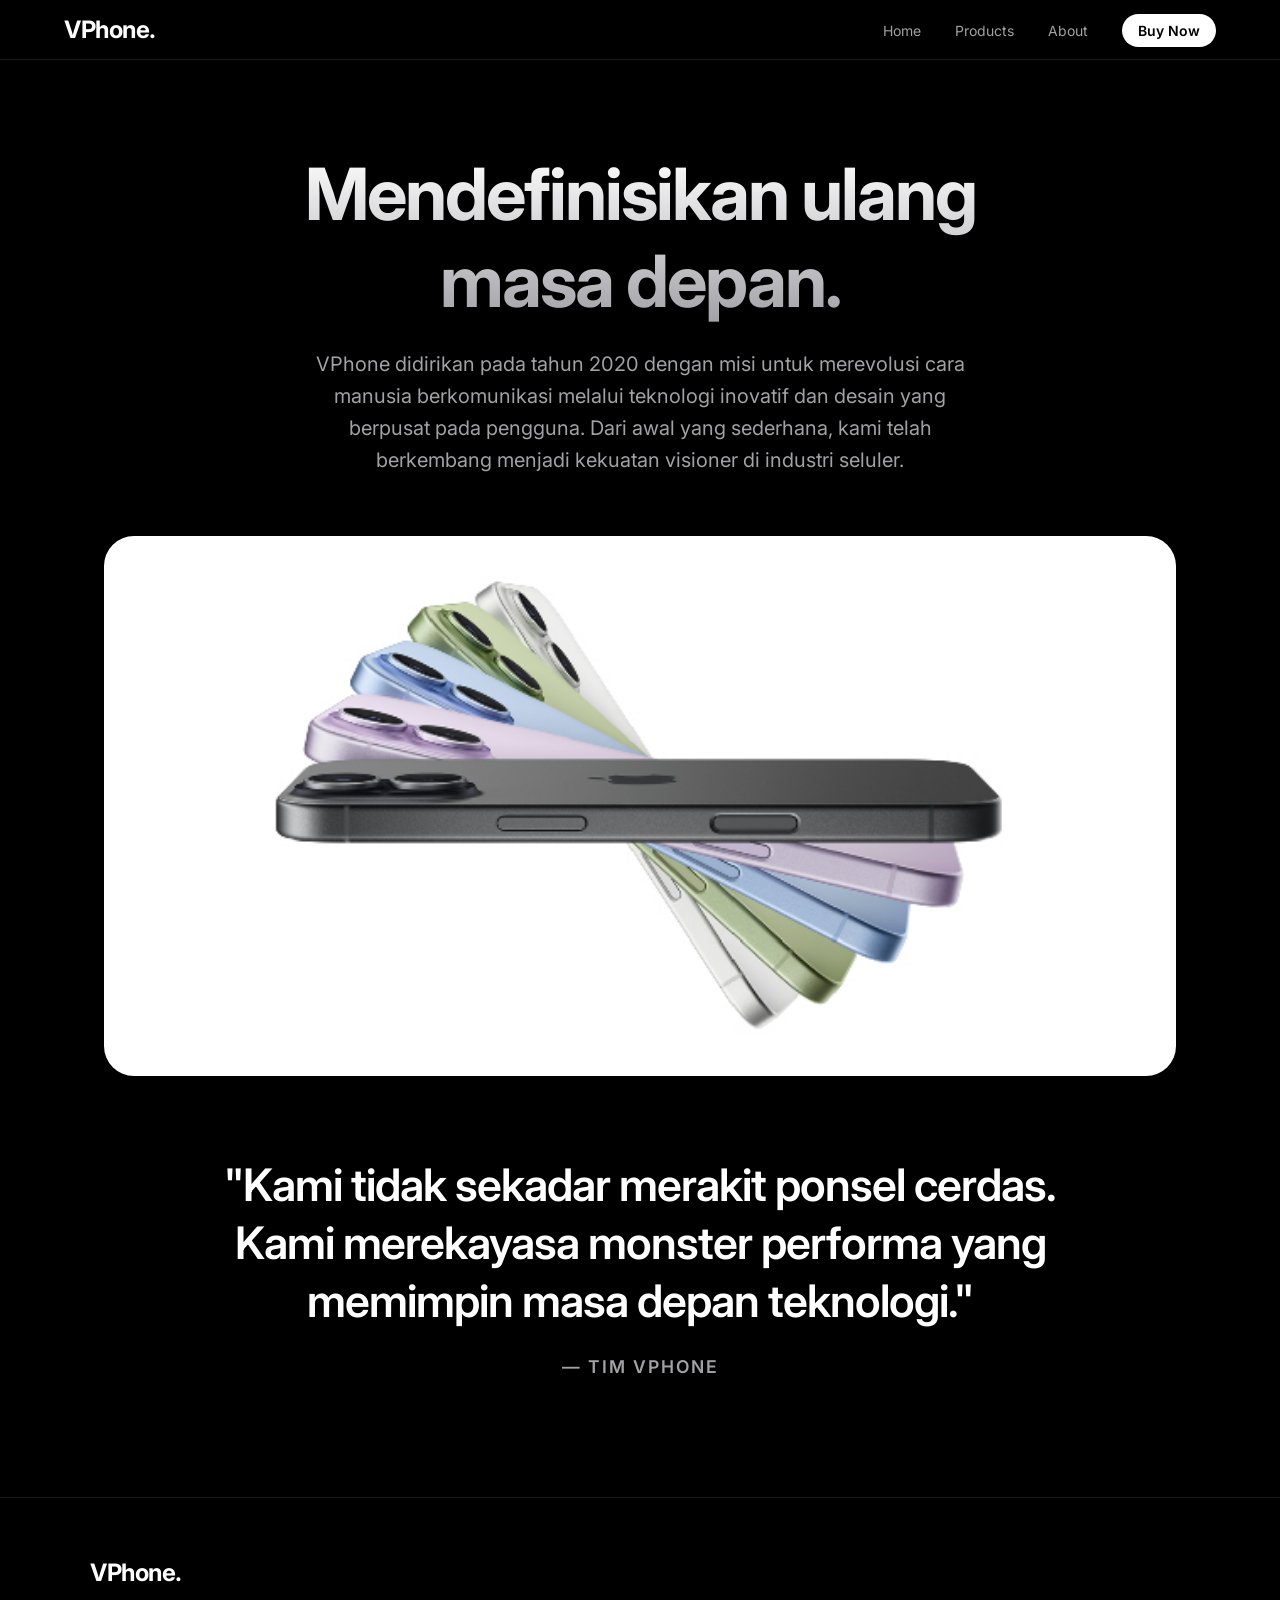
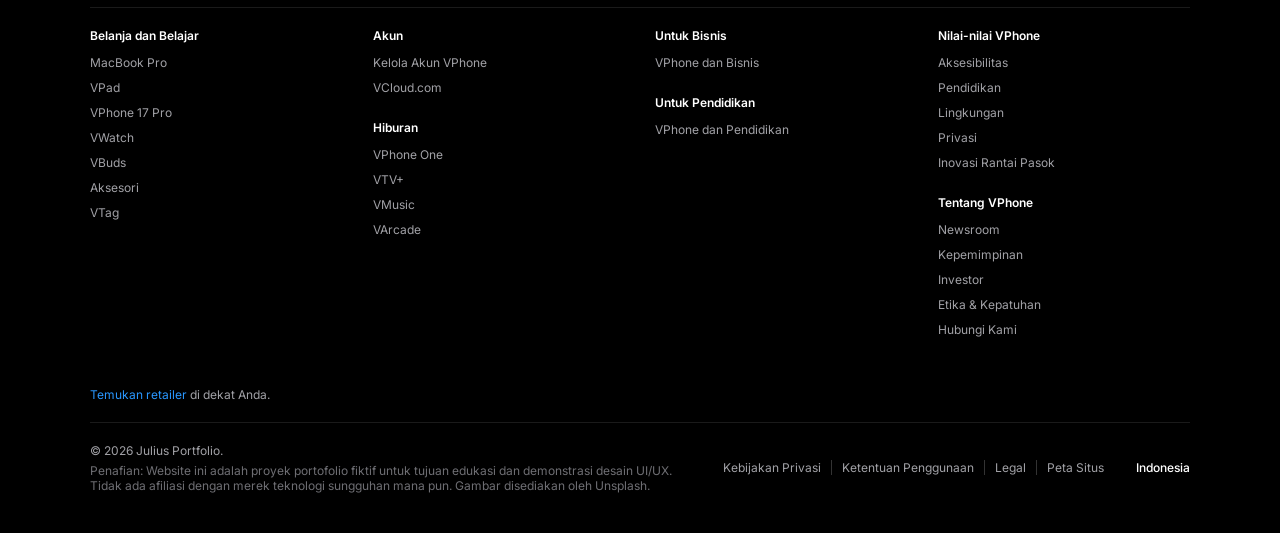
==== about/indexabout.html @ 919b3014 "commit: VPhone Portfolio" ====
<!doctype html>
<html lang="id">
  <head>
    <meta charset="UTF-8" />
    <meta name="viewport" content="width=device-width, initial-scale=1.0" />
    <title>VPhone | About Us</title>
    <link rel="stylesheet" href="../hero/stylehero1.css" />
    <link
      href="https://fonts.googleapis.com/css2?family=Inter:wght@300;400;600;700&display=swap"
      rel="stylesheet"
    />
  </head>

  <body>
    <header class="navbar">
      <div class="logo">VPhone.</div>
      <nav id="navMenu">
        <a href="../hero/indexhero1.html">Home</a>
        <a href="../products/indexproducts.html">Products</a>
        <a href="#">About</a>
        <a href="../login/login.html" class="nav-btn">Buy Now</a>
      </nav>
      <div class="menu-toggle" id="menuToggle">
        <span class="bar"></span>
        <span class="bar"></span>
        <span class="bar"></span>
      </div>
    </header>

    <main class="about-page">
      <section class="about-hero fade-in">
        <h1>Mendefinisikan ulang masa depan.</h1>
        <p>
          VPhone didirikan pada tahun 2020 dengan misi untuk merevolusi cara
          manusia berkomunikasi melalui teknologi inovatif dan desain yang
          berpusat pada pengguna. Dari awal yang sederhana, kami telah
          berkembang menjadi kekuatan visioner di industri seluler.
        </p>
      </section>

      <section class="about-vision fade-in delay-1">
        <div class="about-image-wrapper">
          <img src="../img/phone_about.jpg" alt="VPhone Design Lab" />
        </div>

        <div class="about-quote">
          <blockquote>
            "Kami tidak sekadar merakit ponsel cerdas. Kami merekayasa monster
            performa yang memimpin masa depan teknologi."
          </blockquote>
          <cite>— Tim VPhone</cite>
        </div>
      </section>
    </main>

    <footer class="mega-footer">
      <div class="footer-container">
        <div class="footer-breadcrumb">
          <span>VPhone.</span>
        </div>
        <hr class="footer-divider" />
        <div class="footer-links-grid">
          <div class="footer-col">
            <h4>Belanja dan Belajar</h4>
            <a href="#">MacBook Pro</a>
            <a href="#">VPad</a>
            <a href="#">VPhone 17 Pro</a>
            <a href="#">VWatch</a>
            <a href="#">VBuds</a>
            <a href="#">Aksesori</a>
            <a href="#">VTag</a>
          </div>
          <div class="footer-col">
            <h4>Akun</h4>
            <a href="#">Kelola Akun VPhone</a>
            <a href="#">VCloud.com</a>
            <h4>Hiburan</h4>
            <a href="#">VPhone One</a>
            <a href="#">VTV+</a>
            <a href="#">VMusic</a>
            <a href="#">VArcade</a>
          </div>
          <div class="footer-col">
            <h4>Untuk Bisnis</h4>
            <a href="#">VPhone dan Bisnis</a>
            <h4>Untuk Pendidikan</h4>
            <a href="#">VPhone dan Pendidikan</a>
          </div>
          <div class="footer-col">
            <h4>Nilai-nilai VPhone</h4>
            <a href="#">Aksesibilitas</a>
            <a href="#">Pendidikan</a>
            <a href="#">Lingkungan</a>
            <a href="#">Privasi</a>
            <a href="#">Inovasi Rantai Pasok</a>
            <h4>Tentang VPhone</h4>
            <a href="#">Newsroom</a>
            <a href="#">Kepemimpinan</a>
            <a href="#">Investor</a>
            <a href="#">Etika & Kepatuhan</a>
            <a href="#">Hubungi Kami</a>
          </div>
        </div>
        <div class="footer-retailer">
          <p><a href="#">Temukan retailer</a> di dekat Anda.</p>
        </div>
        <hr class="footer-divider" />
        <div class="footer-bottom">
          <div style="display: flex; flex-direction: column; gap: 5px">
            <p class="copyright">© 2026 Julius Portfolio.</p>
            <p style="font-size: 0.75rem; color: #6e6e73; max-width: 600px">
              Penafian: Website ini adalah proyek portofolio fiktif untuk tujuan
              edukasi dan demonstrasi desain UI/UX. Tidak ada afiliasi dengan
              merek teknologi sungguhan mana pun. Gambar disediakan oleh
              Unsplash.
            </p>
          </div>

          <div class="footer-legal">
            <a href="#">Kebijakan Privasi</a>
            <a href="#">Ketentuan Penggunaan</a>
            <a href="#">Legal</a>
            <a href="#">Peta Situs</a>
          </div>
          <p class="country">Indonesia</p>
        </div>
      </div>
    </footer>

    <script src="../hero/scripthero1.js"></script>
  </body>
</html>
---- hero/stylehero1.css ----
:root {
  --primary-bg: #000000;
  --secondary-bg: #111111;
  --text-main: #ffffff;
  --text-muted: #a1a1a6;
  --accent: #2997ff; /* Warna biru elegan */
  --accent-hover: #147ce5;
}

* {
  margin: 0;
  padding: 0;
  box-sizing: border-box;
}

html {
  scroll-behavior: smooth;
}

body {
  font-family: "Inter", sans-serif;
  background-color: var(--primary-bg);
  color: var(--text-main);
  overflow-x: hidden;
}

/* NAVBAR - Glassmorphism */
.navbar {
  position: fixed;
  top: 0;
  width: 100%;
  display: flex;
  justify-content: space-between;
  padding: 15px 5%;
  align-items: center;
  background: rgba(0, 0, 0, 0.7);
  backdrop-filter: blur(15px);
  -webkit-backdrop-filter: blur(15px);
  z-index: 1000;
  border-bottom: 1px solid rgba(255, 255, 255, 0.1);
}

.logo {
  font-size: 24px;
  font-weight: 700;
  letter-spacing: -0.5px;
}

#navMenu a {
  color: var(--text-muted);
  margin-left: 30px;
  text-decoration: none;
  font-size: 14px;
  font-weight: 400;
  transition: color 0.3s ease;
}

#navMenu a:hover {
  color: var(--text-main);
}

.nav-btn {
  background: var(--text-main);
  color: var(--primary-bg) !important;
  padding: 8px 16px;
  border-radius: 20px;
  font-weight: 600 !important;
}

.nav-btn:hover {
  background: #e0e0e0;
}

.menu-toggle {
  display: none;
  cursor: pointer;
  flex-direction: column;
  gap: 5px;
}

.menu-toggle .bar {
  width: 25px;
  height: 2px;
  background-color: var(--text-main);
  transition: 0.3s;
}

/* HERO SECTION */
.hero {
  min-height: 100vh;
  display: flex;
  align-items: center;
  justify-content: center;
  padding: 100px 5% 50px;
  background: radial-gradient(circle at center, #1a1a1a 0%, #000000 70%);
  flex-direction: column;
  text-align: center;
}

.hero-content {
  max-width: 800px;
  margin-bottom: 40px;
}

.hero h1 {
  font-size: 5rem;
  font-weight: 700;
  letter-spacing: -2px;
  background: linear-gradient(180deg, #fff 0%, #a1a1a6 100%);
  -webkit-background-clip: text;
  -webkit-text-fill-color: transparent;
  background-clip: text;
  color: transparent;
  margin-bottom: 20px;
}

.hero p {
  font-size: 1.2rem;
  color: var(--text-muted);
  line-height: 1.5;
  margin-bottom: 30px;
  max-width: 600px;
  margin-left: auto;
  margin-right: auto;
}

.hero-image img {
  width: 100%;
  max-width: 350px;
  border-radius: 40px;
  box-shadow: 0 20px 50px rgba(0, 0, 0, 0.5);
}

.hero-image::before {
  content: "";
  position: absolute;
  top: 50%;
  left: 50%;
  transform: translate(-50%, -50%);
  width: 90vw; /* Lebar cahaya menyebar 50% layar */
  height: 50vw;
  background: rgba(41, 151, 255, 0.1); /* Warna biru transparan */
  filter: blur(150px); /* Efek blur ekstrem biar jadi gradasi */
  z-index: -1; /* Taruh di paling belakang */
  border-radius: 50%;
}

/* 2. Tarik posisi badge makin jauh ke area kosong */
.badge-left {
  top: 25%;
  left: -250px; /* Tarik lebih jauh ke kiri (sebelumnya -120px) */
  animation-delay: 1s;
}

.badge-right {
  bottom: 25%;
  right: -250px; /* Tarik lebih jauh ke kanan (sebelumnya -120px) */
  animation-delay: 2s;
}

.floating-phone {
  animation: float 6s ease-in-out infinite;
}

@keyframes float {
  0% {
    transform: translateY(0px);
  }
  50% {
    transform: translateY(-20px);
  }
  100% {
    transform: translateY(0px);
  }
}

/* BUTTONS */
.btn {
  padding: 12px 24px;
  border-radius: 30px;
  text-decoration: none;
  font-weight: 600;
  font-size: 15px;
  transition: all 0.3s ease;
  display: inline-block;
  margin: 5px;
}

.primary {
  background: var(--accent);
  color: white;
}

.primary:hover {
  background: var(--accent-hover);
  transform: scale(1.05);
}

.secondary {
  background: transparent;
  color: var(--text-main);
  border: 1px solid var(--text-muted);
}

.secondary:hover {
  background: rgba(255, 255, 255, 0.1);
  border-color: var(--text-main);
}

/* BENTO SECTION (APPLE STYLE) */
.bento-section {
  padding: 100px 0 100px 5%;
  background-color: var(--secondary-bg);
  overflow: hidden;
}

.bento-section .section-header {
  margin-bottom: 40px;
  padding-right: 5%;
  text-align: left; /* Biar judulnya rata kiri ala Apple */
}

.bento-section .section-header h2 {
  font-size: 3rem;
  margin-bottom: 10px;
}

/* Rahasia Horizontal Scrolling yang Mulus */
.bento-scroll-wrapper {
  overflow-x: auto;
  scroll-snap-type: x mandatory;
  scrollbar-width: none;
  padding-bottom: 20px;
}

.bento-scroll-wrapper::-webkit-scrollbar {
  display: none;
}

.bento-track {
  display: flex;
  gap: 20px;
  padding-right: 5vw;
  width: max-content;
}

/* Styling Kartu */
.bento-card {
  position: relative;
  width: 340px;
  height: 500px;
  background: #1c1c1e;
  border-radius: 30px;
  overflow: hidden;
  scroll-snap-align: start;
  display: flex;
  flex-direction: column;
  transition: transform 0.3s ease;
}

.bento-card:hover {
  transform: scale(0.98);
}

/* Teks di dalam kartu */
.bento-text {
  position: absolute;
  top: 0;
  left: 0;
  width: 100%;
  padding: 30px;
  z-index: 10;
}

.bento-text span {
  font-size: 13px;
  font-weight: 600;
  color: var(--text-muted);
  text-transform: uppercase;
  letter-spacing: 0.5px;
}

.bento-text h3 {
  font-size: 1.5rem;
  margin-top: 5px;
  line-height: 1.3;
  color: #ffffff;
}

/* Gambar di dalam kartu */
.bento-card img {
  position: absolute;
  bottom: 0;
  width: 100%;
  height: 70%;
  object-fit: cover;
  object-position: top;
  z-index: 1;
  transition: transform 0.5s ease;
}

.bento-card:hover img {
  transform: scale(1.05);
}

/* Modifikasi untuk kartu khusus performa (Background full hitam) */
.dark-card {
  background: #000000;
  border: 1px solid rgba(255, 255, 255, 0.1);
}
.dark-card img {
  height: 60%;
  object-fit: contain;
}

/* =========================================
   MEGA FOOTER SECTION 
   ========================================= */
.mega-footer {
  background-color: var(--primary-bg);
  color: var(--text-muted);
  padding: 60px 5% 40px;
  font-size: 12px;
  border-top: 1px solid rgba(255, 255, 255, 0.1);
}

.footer-container {
  max-width: 1100px;
  margin: 0 auto;
}

.footer-breadcrumb {
  font-size: 1.5rem;
  font-weight: 700;
  color: var(--text-main);
  margin-bottom: 20px;
  letter-spacing: -0.5px;
}

.footer-divider {
  border: 0;
  height: 1px;
  background: rgba(255, 255, 255, 0.1);
  margin: 20px 0;
}

/* Sistem Grid untuk Kolom */
.footer-links-grid {
  display: grid;
  grid-template-columns: repeat(
    4,
    1fr
  ); /* Memaksa 4 kolom sejajar di desktop */
  gap: 30px;
  margin-bottom: 40px;
}

.footer-col h4 {
  color: var(--text-main);
  font-size: 12px;
  font-weight: 600;
  margin-bottom: 12px;
}

/* Jarak ekstra jika ada 2 judul dalam 1 kolom */
.footer-col h4:not(:first-child) {
  margin-top: 25px;
}

.footer-col a {
  display: block;
  color: var(--text-muted);
  text-decoration: none;
  margin-bottom: 10px;
  transition: color 0.3s;
}

.footer-col a:hover {
  color: var(--text-main);
  text-decoration: underline;
}

/* Bagian Retailer */
.footer-retailer {
  margin-bottom: 20px;
}

.footer-retailer p {
  color: var(--text-muted);
}

.footer-retailer a {
  color: var(--accent); /* Warna biru */
  text-decoration: none;
}

.footer-retailer a:hover {
  text-decoration: underline;
}

/* Bagian Bawah (Copyright & Legal) */
.footer-bottom {
  display: flex;
  flex-wrap: wrap;
  justify-content: space-between;
  align-items: center;
  gap: 15px;
}

.footer-legal {
  display: flex;
  align-items: center;
}

.footer-legal a {
  color: var(--text-muted);
  text-decoration: none;
  padding: 0 10px;
  border-right: 1px solid rgba(255, 255, 255, 0.2);
}

.footer-legal a:first-child {
  padding-left: 0;
}

.footer-legal a:last-child {
  border-right: none;
  padding-right: 0;
}

.footer-legal a:hover {
  color: var(--text-main);
  text-decoration: underline;
}

.country {
  color: var(--text-main);
  font-weight: 500;
}

/* ANIMATIONS */
.fade-in {
  opacity: 0;
  transform: translateY(20px);
  animation: fadeInOut 1s forwards cubic-bezier(0.16, 1, 0.3, 1);
}

.delay-1 {
  animation-delay: 0.2s;
}
.delay-2 {
  animation-delay: 0.4s;
}
.delay-3 {
  animation-delay: 0.6s;
}

@keyframes fadeInOut {
  to {
    opacity: 1;
    transform: translateY(0);
  }
}

.reveal {
  opacity: 0;
  transform: translateY(50px);
  transition: all 0.8s cubic-bezier(0.16, 1, 0.3, 1);
}

.reveal.active {
  opacity: 1;
  transform: translateY(0);
}

.hero-image {
  position: relative;
  display: inline-block;
  margin-top: 40px;
}

/* Styling Badges */
.floating-badge {
  position: absolute;
  display: flex;
  align-items: center;
  gap: 12px;
  background: rgba(255, 255, 255, 0.05);
  backdrop-filter: blur(12px);
  -webkit-backdrop-filter: blur(12px);
  border: 1px solid rgba(255, 255, 255, 0.1);
  padding: 12px 20px;
  border-radius: 16px;
  box-shadow: 0 10px 30px rgba(0, 0, 0, 0.3);
  text-align: left;
  animation: floatBadge 4s ease-in-out infinite alternate;
  z-index: 10; /* Tambahkan baris ini biar badge selalu di depan */
}

.floating-badge h4 {
  font-size: 14px;
  margin-bottom: 2px;
}

.floating-badge p {
  font-size: 11px;
  color: var(--text-muted);
  margin: 0;
}

.floating-badge .icon {
  font-size: 24px;
}

/* Posisi Badge ditarik keluar dari gambar */
.badge-left {
  top: 20%;
  left: -120px; /* Tarik ke area kosong kiri */
  animation-delay: 1s;
}

.badge-right {
  bottom: 20%;
  right: -120px; /* Tarik ke area kosong kanan */
  animation-delay: 2s;
}

@keyframes floatBadge {
  0% {
    transform: translateY(0px);
  }
  100% {
    transform: translateY(-15px);
  }
}

/* Sembunyikan badge kalau di layar HP biar gak sempit */
@media (max-width: 768px) {
  .floating-badge {
    display: none;
  }
}

/* TOMBOL PLUS DI DALAM BENTO CARD */
.plus-btn {
  position: absolute;
  bottom: 25px;
  right: 25px;
  width: 40px;
  height: 40px;
  border-radius: 50%;
  background: rgba(255, 255, 255, 0.9);
  color: #000;
  border: none;
  cursor: pointer;
  z-index: 20;
  display: flex;
  justify-content: center;
  align-items: center;
  transition: all 0.3s ease;
  box-shadow: 0 4px 10px rgba(0, 0, 0, 0.3);
}

.plus-btn:hover {
  transform: scale(1.1);
  background: #ffffff;
}

/* MODAL OVERLAY (Latar Belakang Blur) */
.modal-overlay {
  display: none; /* Disembunyikan dulu pakai CSS */
  position: fixed;
  top: 0;
  left: 0;
  width: 100vw;
  height: 100vh;
  background: rgba(0, 0, 0, 0.6);
  backdrop-filter: blur(10px);
  -webkit-backdrop-filter: blur(10px);
  z-index: 9999;
  overflow-y: auto;
  opacity: 0;
  transition: opacity 0.3s ease;
}

.modal-overlay.active {
  display: block;
  opacity: 1;
}

/* KONTEN MODAL (Warna Terang ala Apple) */
.modal-content {
  background: #f5f5f7; /* Off-white khas Apple */
  color: #1d1d1f; /* Dark gray khas teks Apple */
  width: 90%;
  max-width: 900px;
  margin: 5% auto;
  border-radius: 30px;
  position: relative;
  padding: 60px 40px;
  transform: translateY(50px);
  transition: transform 0.4s cubic-bezier(0.16, 1, 0.3, 1);
}

.modal-overlay.active .modal-content {
  transform: translateY(0);
}

/* TOMBOL CLOSE MODAL */
.close-btn {
  position: absolute;
  top: 30px;
  right: 30px;
  background: #e8e8ed;
  border: none;
  width: 36px;
  height: 36px;
  border-radius: 50%;
  cursor: pointer;
  display: flex;
  justify-content: center;
  align-items: center;
  color: #1d1d1f;
  transition: background 0.3s;
}

.close-btn:hover {
  background: #d2d2d7;
}

/* TYPOGRAPHY DALAM MODAL */
.modal-subtitle {
  font-weight: 600;
  font-size: 14px;
}
.modal-title {
  font-size: 3.5rem;
  font-weight: 700;
  line-height: 1.1;
  margin: 10px 0 60px;
  letter-spacing: -1px;
}

/* LAYOUT DALAM MODAL */
.modal-split {
  display: flex;
  align-items: center;
  gap: 40px;
  margin-bottom: 80px;
}
.modal-text-block {
  flex: 1;
}
.modal-text-block h3 {
  font-size: 1.5rem;
  margin-bottom: 10px;
}
.modal-text-block p {
  font-size: 1.2rem;
  color: #86868b;
  line-height: 1.5;
}

.modal-img-wrapper {
  flex: 1;
  display: flex;
  justify-content: center;
}

/* MOCKUP HP BUATAN CSS */
.mockup-phone {
  background: #000;
  border-radius: 40px;
  padding: 10px; /* Bezel hitam */
  box-shadow: 0 20px 40px rgba(0, 0, 0, 0.2);
}
.mockup-phone.vertical {
  width: 250px;
  height: 500px;
}
.mockup-phone.horizontal {
  width: 100%;
  max-width: 700px;
  margin: 0 auto;
  padding: 12px;
  border-radius: 30px;
}
.mockup-phone img {
  width: 100%;
  height: 100%;
  object-fit: cover;
  border-radius: 30px; /* Layar melengkung */
}

/* LAYOUT GRID FOTO */
.modal-full {
  margin-bottom: 80px;
  text-align: center;
}
.large-desc {
  font-size: 1.4rem;
  color: #86868b;
  line-height: 1.5;
  max-width: 800px;
  margin: 0 auto 40px;
}
.large-desc strong {
  color: #1d1d1f;
}

.photo-grid-3 {
  display: grid;
  grid-template-columns: repeat(3, 1fr);
  gap: 20px;
}
.photo-grid-3 img {
  width: 100%;
  aspect-ratio: 1/1;
  object-fit: cover;
}

/* =========================================
   ESSENTIALS / AKSESORI SECTION 
   ========================================= */
.essentials {
  padding: 100px 5%;
  background-color: var(
    --primary-bg
  ); /* Hitam, nyambung dengan background utama */
  text-align: center;
}

.essentials-header h2 {
  font-size: 3.5rem;
  font-weight: 700;
  margin-bottom: 60px;
  letter-spacing: -1.5px;
}

.essentials-grid {
  display: grid;
  grid-template-columns: repeat(
    auto-fit,
    minmax(400px, 1fr)
  ); /* Responsif otomatis */
  gap: 30px;
  max-width: 1100px;
  margin: 0 auto;
}

/* Styling Kartu */
.essential-card {
  background-color: #1c1c1e;
  border-radius: 30px;
  padding: 60px 40px 40px; /* Atas 60, Kiri-Kanan 40, Bawah 40 (jarak bawah gambar) */
  display: flex;
  flex-direction: column;
  align-items: center;
  overflow: hidden;
  transition: transform 0.4s ease;
}

.essential-card:hover {
  transform: scale(0.98); /* Efek membal saat kursor diarahkan */
}

/* Teks dalam Kartu */
.essential-text {
  margin-bottom: 40px;
  padding: 0;
  z-index: 2;
  display: flex;
  flex-direction: column;
  align-items: center;
  flex: 1;
  width: 100%;
}

.essential-text h3 {
  font-size: 2.2rem;
  margin-bottom: 15px;
  color: #ffffff;
}

.essential-text p {
  font-size: 1.1rem;
  color: var(--text-muted);
  line-height: 1.5;
  max-width: 380px;
  margin: 0 auto 15px;
  flex-grow: 1;
}

/* Badge Tulisan "Baru" warna oranye */
.badge-new {
  color: #bf4800; /* Oranye khas Apple */
  font-size: 0.9rem;
  font-weight: 600;
  margin-bottom: 5px;
}

/* Link Belanja Biru */
.shop-link {
  color: var(--accent); /* Menggunakan variabel biru dari CSS-mu */
  text-decoration: none;
  font-weight: 500;
  font-size: 1.1rem;
  margin-top: auto;
  transition: opacity 0.3s;
}

.shop-link:hover {
  opacity: 0.7;
  text-decoration: underline;
}

/* Gambar yang terpotong di bawah */
.essential-card img {
  width: 100%;
  max-width: 450px;
  margin-top: auto;
  object-fit: contain; /* Memastikan gambar tampil penuh 100%, tidak ada yang terpotong */
  border-radius: 20px; /* Membuat sudut gambar membulat (tidak siku) */

  /* Gradasi halus/memudar hanya di pinggiran gambar */
  -webkit-mask-image: radial-gradient(ellipse, black 85%, transparent 100%);
  mask-image: radial-gradient(ellipse, black 85%, transparent 100%);
}

/* =========================================
   PRODUCT PAGE SECTION 
   ========================================= */
.products-showcase {
  padding: 150px 5% 100px; /* Padding atas besar agar tidak tertutup Navbar Glassmorphism */
  background-color: var(--primary-bg);
  text-align: center;
  min-height: 100vh;
}

.products-showcase .section-header p {
  color: var(--text-muted);
  font-size: 1.2rem;
  margin-bottom: 60px;
}

.product-grid {
  display: grid;
  grid-template-columns: repeat(auto-fit, minmax(320px, 1fr));
  gap: 40px;
  max-width: 1200px;
  margin: 0 auto;
}

/* Styling Kartu Produk ala Apple */
.product-card {
  background: #1c1c1e;
  border-radius: 30px;
  padding: 0 0 40px 0; /* Hapus padding atas & samping biar gambar mentok ke tepi */
  display: flex;
  flex-direction: column;
  align-items: center;
  transition:
    transform 0.4s ease,
    border-color 0.4s ease;
  border: 1px solid rgba(255, 255, 255, 0.05);
  overflow: hidden; /* Rahasia biar gambar pas melengkung mengikuti sudut kartu */
}

.product-card:hover {
  transform: translateY(-15px);
  border-color: rgba(255, 255, 255, 0.2);
}

/* Efek Shadow di Gambar agar HP terlihat 3D/melayang */
.product-card img {
  width: 100%;
  max-width: 100%;
  height: 350px; /* Tinggi gambar dibuat seragam */
  object-fit: cover; /* Biar gambar proporsional memenuhi area atas tanpa gepeng */
  margin-bottom: 30px;
  filter: none; /* Hapus drop-shadow lama karena kita pakai foto penuh */
  transition: transform 0.6s cubic-bezier(0.16, 1, 0.3, 1);
}

.product-card:hover img {
  transform: scale(
    1.08
  ); /* Efek zoom estetik nan mewah saat kursor diarahkan */
}

.product-info {
  padding: 0 30px; /* Kembalikan padding khusus untuk area teks di bawah */
  display: flex;
  flex-direction: column;
  align-items: center;
  flex-grow: 1;
  width: 100%;
}

/* STYLING PILIHAN WARNA */
.color-selection {
  display: flex;
  gap: 12px;
  margin-bottom: 20px;
  justify-content: center;
}

.color-dot {
  width: 14px;
  height: 14px;
  border-radius: 50%;
  cursor: pointer;
  position: relative;
  transition: transform 0.2s ease;
  border: 1px solid rgba(255, 255, 255, 0.1); /* Border tipis agar warna terang kelihatan */
}

.color-dot:hover {
  transform: scale(1.3);
}

/* Lingkaran luar untuk menandakan warna yang sedang dipilih */
.color-dot.active::after {
  content: "";
  position: absolute;
  top: -4px;
  left: -4px;
  right: -4px;
  bottom: -4px;
  border: 1.5px solid var(--accent); /* Warna biru accent kita */
  border-radius: 50%;
}

.product-info h3 {
  font-size: 2rem;
  margin-bottom: 15px;
  color: var(--text-main);
  letter-spacing: -0.5px;
}

.product-info p {
  color: var(--text-muted);
  font-size: 1rem;
  line-height: 1.5;
  margin-bottom: 25px;
  flex-grow: 1; /* Mendorong harga dan tombol ke bawah sejajar */
}

.product-info .price {
  font-size: 1.8rem;
  font-weight: 700;
  margin-bottom: 20px;
  color: var(--text-main);
}

/* =========================================
   ABOUT PAGE SECTION 
   ========================================= */
.about-page {
  padding-top: 150px; /* Jarak ekstra dari navbar glassmorphism */
  background-color: var(--primary-bg);
  min-height: 100vh;
  display: flex;
  flex-direction: column;
  align-items: center;
}

.about-hero {
  text-align: center;
  max-width: 800px;
  margin: 0 auto 60px;
  padding: 0 5%;
}

.about-hero h1 {
  font-size: 4.5rem;
  font-weight: 700;
  letter-spacing: -2px;
  margin-bottom: 24px;
  background: linear-gradient(180deg, #fff 0%, #a1a1a6 100%);
  -webkit-background-clip: text;
  -webkit-text-fill-color: transparent;
  background-clip: text;
  color: transparent;
}

.about-hero p {
  font-size: 1.25rem;
  color: var(--text-muted);
  line-height: 1.6;
}

.about-vision {
  width: 100%;
  max-width: 1200px;
  padding: 0 5%;
  margin-bottom: 120px;
  display: flex;
  flex-direction: column;
  align-items: center;
}

/* Kotak untuk gambar lebar */
.about-image-wrapper {
  width: 100%;
  border-radius: 30px;
  overflow: hidden;
  margin-bottom: 80px;
  box-shadow: 0 20px 50px rgba(0, 0, 0, 0.4);
}

.about-image-wrapper img {
  width: 100%;
  height: 60vh; /* Membuat gambarnya tinggi tapi tidak memenuhi seluruh layar */
  object-fit: cover;
  display: block;
}

/* Desain Quote (Kutipan) */
.about-quote {
  text-align: center;
  max-width: 900px;
}

.about-quote blockquote {
  font-size: 2.8rem;
  font-weight: 600;
  line-height: 1.3;
  color: var(--text-main);
  margin-bottom: 25px;
  letter-spacing: -1px;
}

.about-quote cite {
  font-size: 1.1rem;
  color: var(--text-muted);
  font-style: normal;
  text-transform: uppercase;
  letter-spacing: 2px;
  font-weight: 600;
}

/* =========================================
   LOGIN PAGE SECTION 
   ========================================= */
.login-page {
  min-height: 100vh;
  display: flex;
  align-items: center;
  justify-content: center;
  padding: 120px 5% 80px;
  background-color: var(--primary-bg);
  background-image: radial-gradient(
    circle at top,
    rgba(41, 151, 255, 0.05) 0%,
    transparent 50%
  );
}

.login-box {
  background: #1c1c1e;
  width: 100%;
  max-width: 450px;
  padding: 50px 40px;
  border-radius: 24px;
  box-shadow: 0 20px 40px rgba(0, 0, 0, 0.5);
  border: 1px solid rgba(255, 255, 255, 0.05);
  text-align: center;
}

.login-header h2 {
  font-size: 1.8rem;
  font-weight: 600;
  margin-bottom: 10px;
  letter-spacing: -0.5px;
}

.login-header p {
  color: var(--text-muted);
  font-size: 0.95rem;
  margin-bottom: 30px;
  line-height: 1.5;
}

.login-form {
  display: flex;
  flex-direction: column;
  gap: 15px;
}

.input-group input {
  width: 100%;
  background: rgba(255, 255, 255, 0.05);
  border: 1px solid rgba(255, 255, 255, 0.1);
  padding: 16px 20px;
  border-radius: 12px;
  color: var(--text-main);
  font-size: 1rem;
  transition: all 0.3s ease;
  font-family: inherit;
}

.input-group input:focus {
  outline: none;
  border-color: var(--accent);
  background: rgba(255, 255, 255, 0.08);
  box-shadow: 0 0 0 4px rgba(41, 151, 255, 0.15); /* Efek glow biru Apple */
}

/* Mengubah warna placeholder agar terlihat elegan */
.input-group input::placeholder {
  color: #6e6e73;
}

.form-options {
  display: flex;
  justify-content: space-between;
  align-items: center;
  font-size: 0.9rem;
  margin: 5px 0 10px;
}

.remember-me {
  color: var(--text-muted);
  display: flex;
  align-items: center;
  gap: 8px;
  cursor: pointer;
}

.forgot-link,
.login-footer a {
  color: var(--accent);
  text-decoration: none;
  transition: opacity 0.3s;
}

.forgot-link:hover,
.login-footer a:hover {
  opacity: 0.7;
  text-decoration: underline;
}

.login-btn {
  width: 100%;
  padding: 16px;
  border-radius: 12px;
  font-size: 1.1rem;
  margin-top: 10px;
}

.login-footer {
  margin-top: 30px;
  padding-top: 25px;
  border-top: 1px solid rgba(255, 255, 255, 0.1);
  font-size: 0.95rem;
  color: var(--text-muted);
}

/* Styling khusus untuk input tanggal agar warnanya putih */
input[type="date"]::-webkit-calendar-picker-indicator {
  filter: invert(1); /* Membuat ikon kalender jadi putih di dark mode */
  cursor: pointer;
}

input[type="date"] {
  color-scheme: dark; /* Memaksa tampilan kalender browser jadi dark mode */
}

/* RESPONSIVE UNTUK HP (MAX-WIDTH: 768PX) */
@media (max-width: 768px) {
  /* -- Nav & Hero -- */
  .hero h1 {
    font-size: 3rem;
  }

  #navMenu {
    position: absolute;
    top: 60px;
    left: 0;
    width: 100%;
    background: rgba(0, 0, 0, 0.95);
    flex-direction: column;
    padding: 20px 0;
    clip-path: circle(0% at 100% 0);
    transition: clip-path 0.4s ease-out;
  }

  #navMenu.active {
    clip-path: circle(150% at 100% 0);
  }

  #navMenu a {
    margin: 15px 0;
    font-size: 18px;
    text-align: center;
  }

  .menu-toggle {
    display: flex;
  }

  /* -- Modal Bento Box -- */
  .modal-split {
    flex-direction: column-reverse;
    text-align: center;
  }

  .modal-title {
    font-size: 2.5rem;
  }

  .photo-grid-3 {
    grid-template-columns: 1fr;
  }

  /* -- Essentials / Aksesori -- */
  .essentials-header h2 {
    font-size: 2.5rem;
  }

  .essentials-grid {
    grid-template-columns: 1fr;
  }

  .essential-card {
    padding: 40px 20px 0;
  }

  /* -- Mega Footer -- */
  .footer-links-grid {
    grid-template-columns: 1fr;
    gap: 15px;
  }

  .footer-col h4 {
    margin-top: 15px;
  }

  .footer-bottom {
    flex-direction: column;
    align-items: flex-start;
  }

  .footer-legal {
    flex-wrap: wrap;
    gap: 10px;
  }

  .footer-legal a {
    border-right: none;
    padding: 0;
  }

  /* -- About Page -- */
  .about-hero h1 {
    font-size: 3rem;
  }
  .about-hero p {
    font-size: 1.1rem;
  }
  .about-image-wrapper img {
    height: 40vh;
  }
  .about-quote blockquote {
    font-size: 1.8rem;
  }

  /* -- Login Page -- */
  .login-box {
    padding: 40px 20px;
    border-radius: 20px;
  }
}
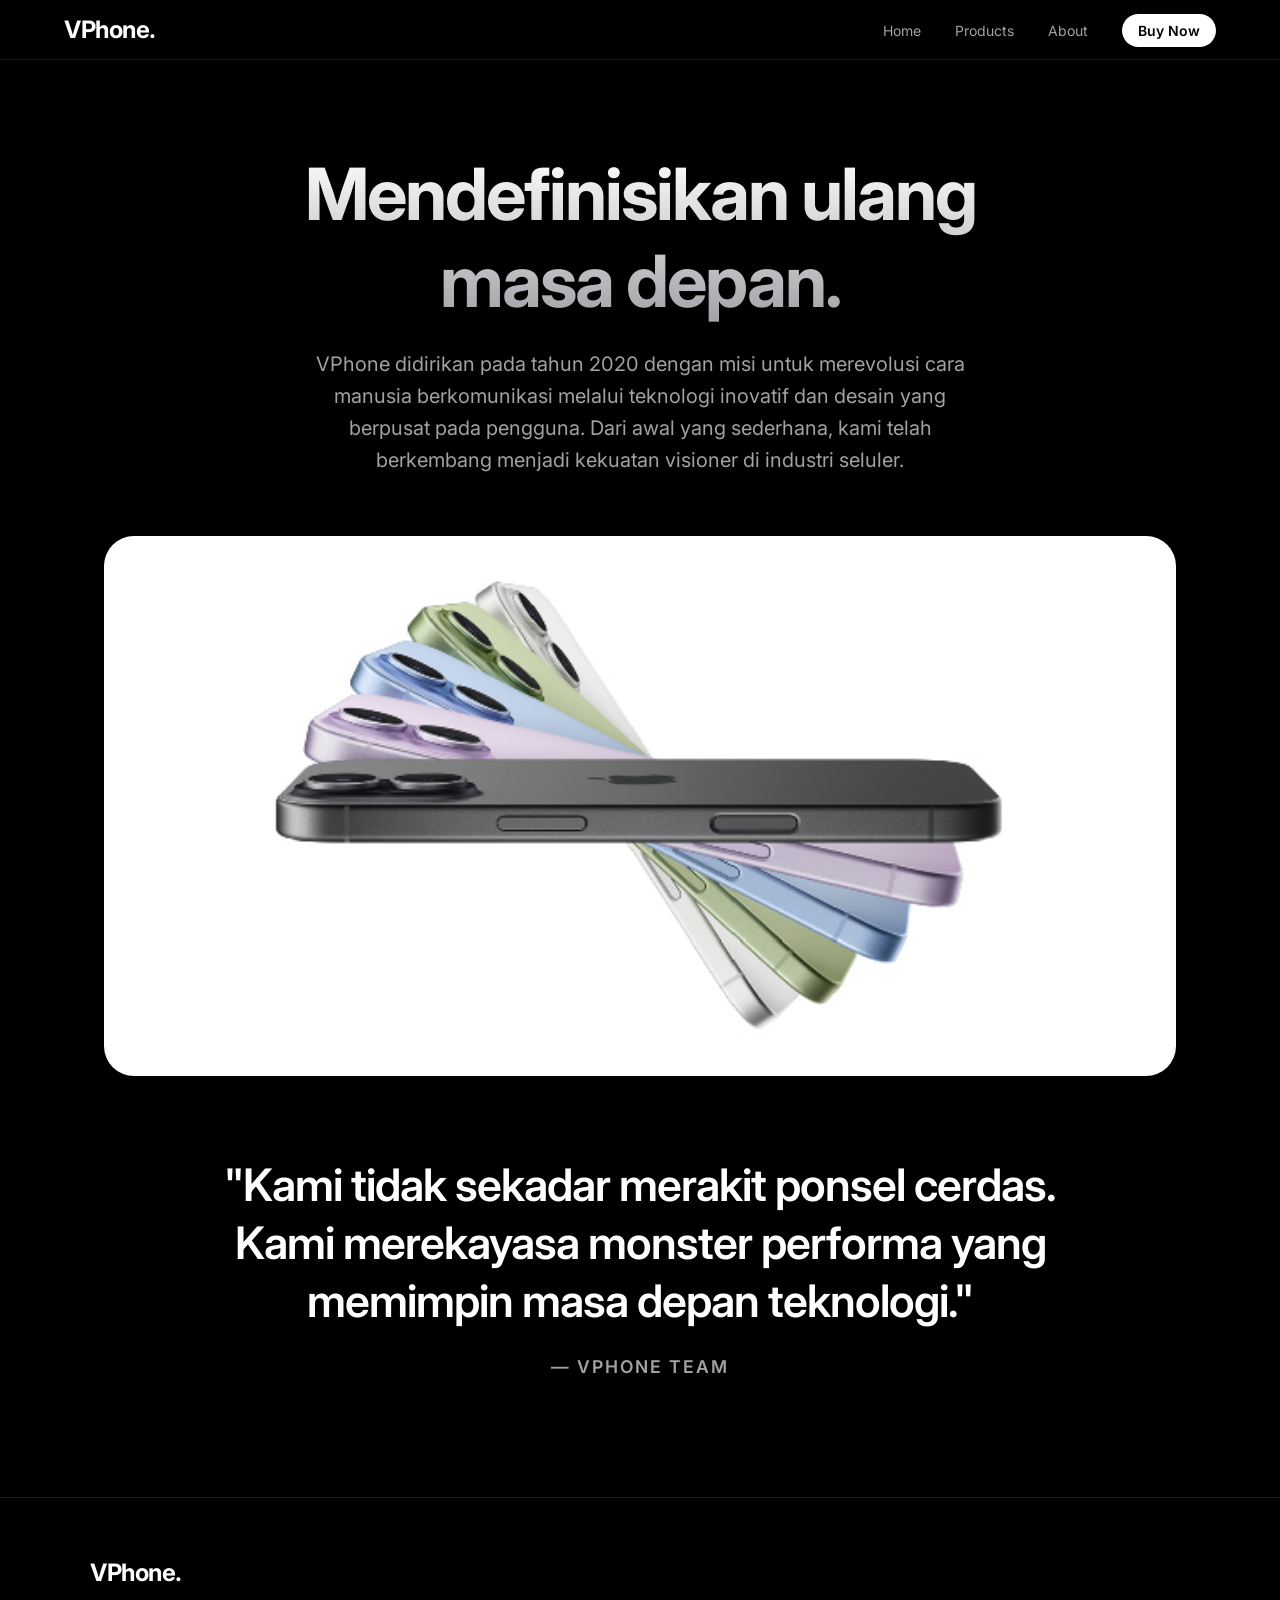
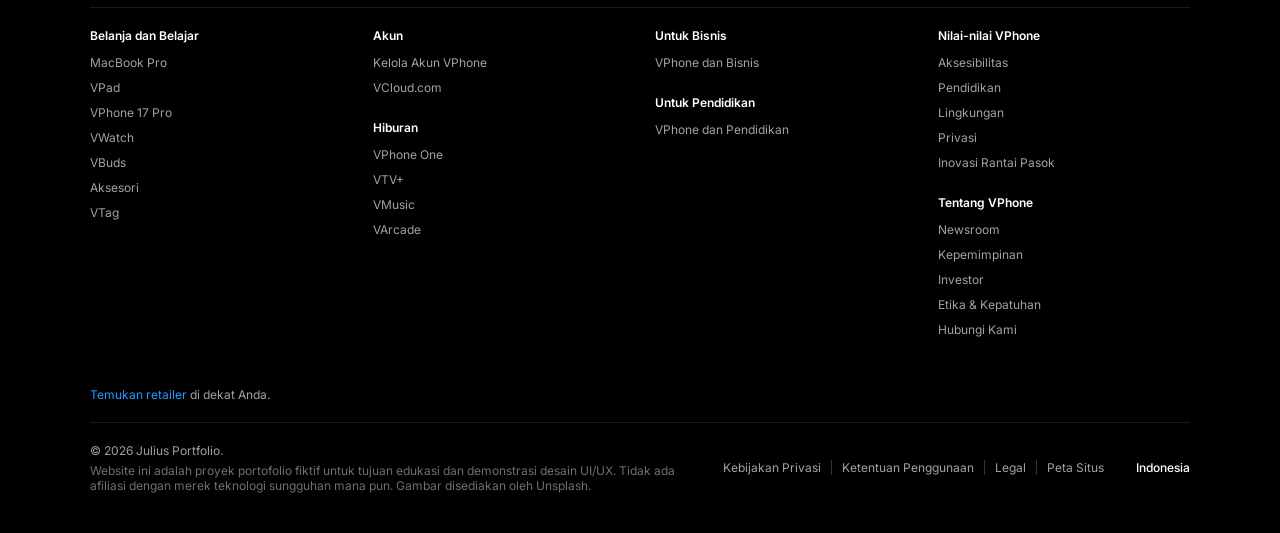
==== commit 18f1ed30: "Update indexabout.html" ====
--- a/about/indexabout.html
+++ b/about/indexabout.html
@@ -48,7 +48,7 @@
             "Kami tidak sekadar merakit ponsel cerdas. Kami merekayasa monster
             performa yang memimpin masa depan teknologi."
           </blockquote>
-          <cite>— Tim VPhone</cite>
+          <cite>— VPhone Team</cite>
         </div>
       </section>
     </main>
@@ -109,10 +109,9 @@
           <div style="display: flex; flex-direction: column; gap: 5px">
             <p class="copyright">© 2026 Julius Portfolio.</p>
             <p style="font-size: 0.75rem; color: #6e6e73; max-width: 600px">
-              Penafian: Website ini adalah proyek portofolio fiktif untuk tujuan
-              edukasi dan demonstrasi desain UI/UX. Tidak ada afiliasi dengan
-              merek teknologi sungguhan mana pun. Gambar disediakan oleh
-              Unsplash.
+              Website ini adalah proyek portofolio fiktif untuk tujuan edukasi
+              dan demonstrasi desain UI/UX. Tidak ada afiliasi dengan merek
+              teknologi sungguhan mana pun. Gambar disediakan oleh Unsplash.
             </p>
           </div>
 
